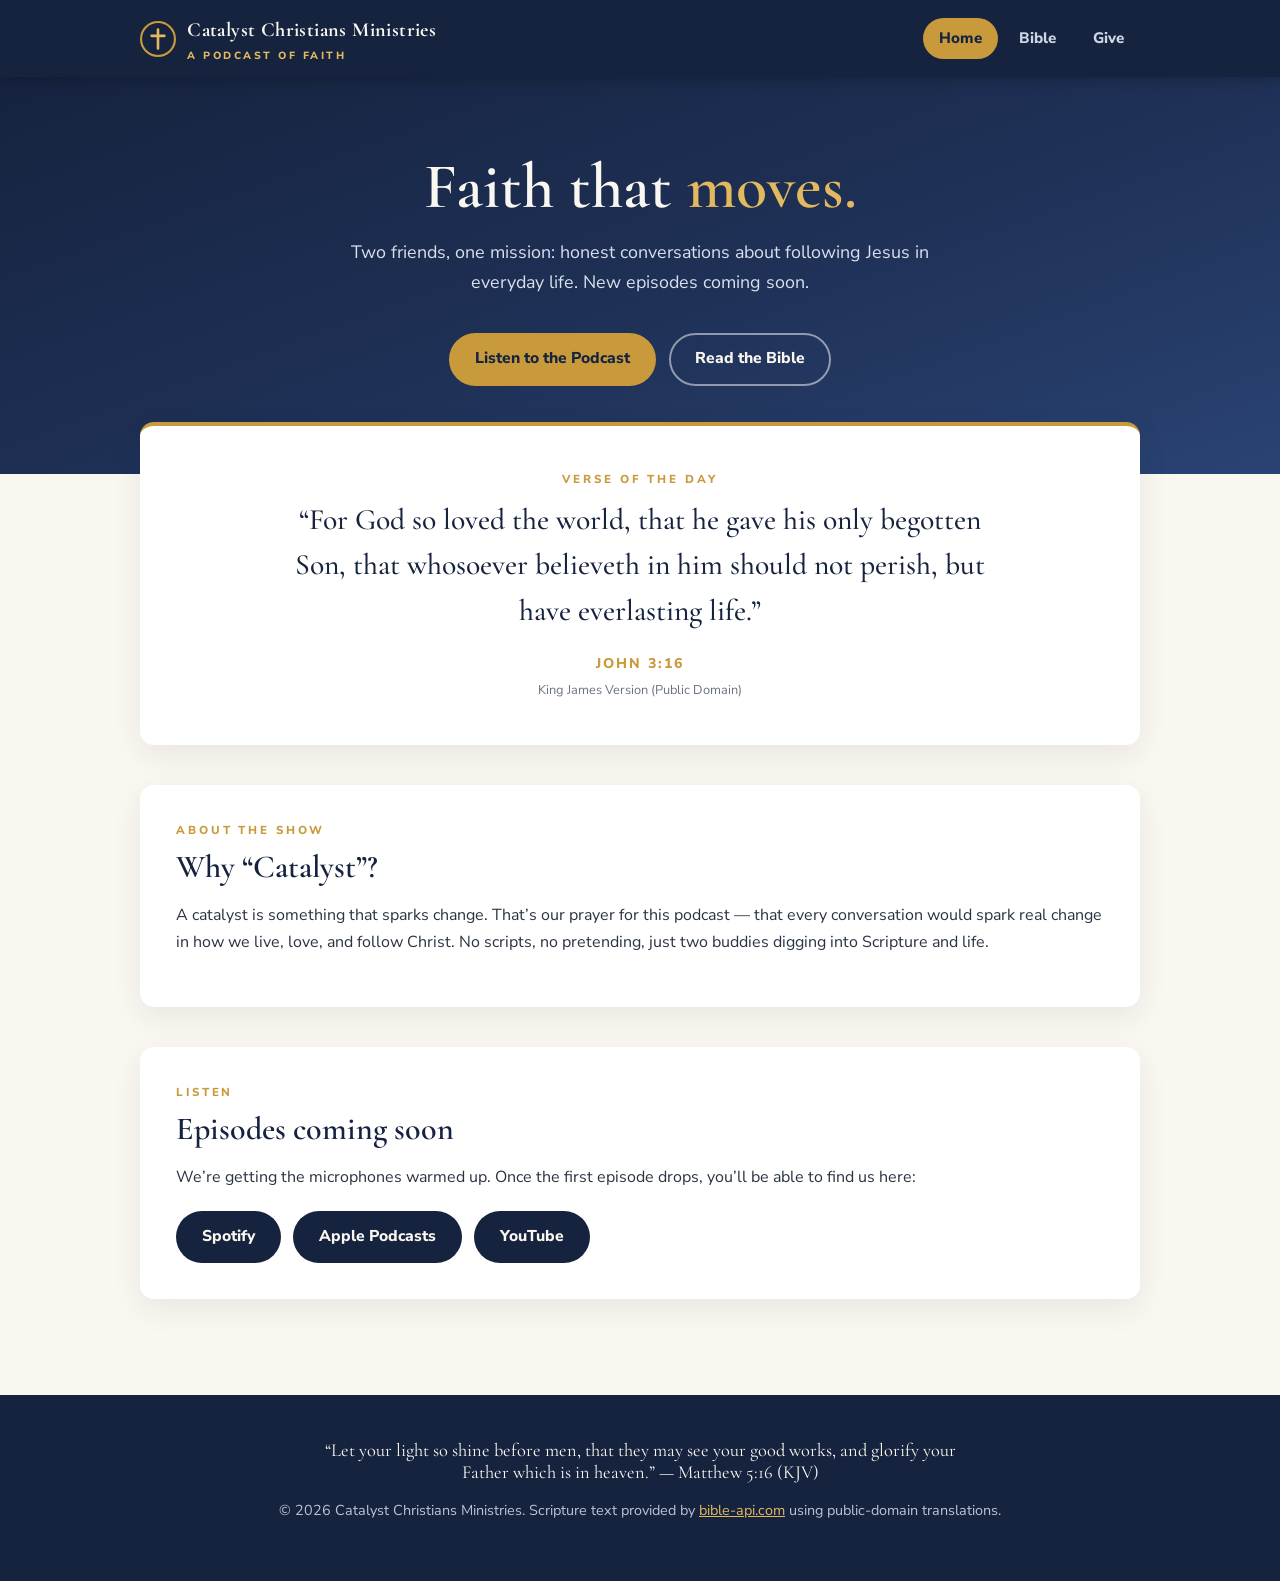
==== index.html @ 2eaf430e "Initial site: home, Bible reader, and giving pages Static HTML/CSS/JS site for the Catalyst Christia" ====
<!DOCTYPE html>
<html lang="en">
<head>
  <meta charset="UTF-8">
  <meta name="viewport" content="width=device-width, initial-scale=1.0">
  <title>Catalyst Christians Ministries — Faith That Moves</title>
  <meta name="description" content="Catalyst Christians Ministries is a podcast about real faith in real life. Listen in, read the Word, and grow with us.">
  <link rel="icon" href="data:image/svg+xml,%3Csvg xmlns='http://www.w3.org/2000/svg' viewBox='0 0 34 34'%3E%3Ccircle cx='17' cy='17' r='17' fill='%2316233f'/%3E%3Cpath d='M17 7v20M10 14h14' stroke='%23e3b95f' stroke-width='3' stroke-linecap='round'/%3E%3C/svg%3E">
  <link rel="preconnect" href="https://fonts.googleapis.com">
  <link rel="preconnect" href="https://fonts.gstatic.com" crossorigin>
  <link href="https://fonts.googleapis.com/css2?family=Cormorant+Garamond:ital,wght@0,500;0,600;0,700;1,500&family=Nunito+Sans:ital,wght@0,400;0,700;0,800;1,400&display=swap" rel="stylesheet">
  <link rel="stylesheet" href="css/style.css">
</head>
<body>

  <header class="site-header">
    <div class="header-inner">
      <a class="brand" href="index.html">
        <svg width="36" height="36" viewBox="0 0 34 34" aria-hidden="true">
          <circle cx="17" cy="17" r="16" fill="none" stroke="#c99a3c" stroke-width="2"/>
          <path d="M17 8v18M11 14h12" stroke="#e3b95f" stroke-width="2.5" stroke-linecap="round"/>
        </svg>
        <span>
          <span class="brand-name">Catalyst Christians Ministries</span>
          <span class="brand-tag">A Podcast of Faith</span>
        </span>
      </a>
      <nav class="tabs" aria-label="Main navigation">
        <a href="index.html" class="active">Home</a>
        <a href="bible.html">Bible</a>
        <a href="donate.html">Give</a>
      </nav>
    </div>
  </header>

  <section class="hero">
    <h1>Faith that <span class="gold">moves.</span></h1>
    <p>Two friends, one mission: honest conversations about following Jesus in everyday life. New episodes coming soon.</p>
    <div class="cta-row">
      <a class="btn btn-gold" href="#listen">Listen to the Podcast</a>
      <a class="btn btn-outline" href="bible.html">Read the Bible</a>
    </div>
  </section>

  <main>

    <!-- Verse of the Day (filled in automatically by js/verse.js) -->
    <section class="card verse-card" aria-live="polite">
      <p class="eyebrow">Verse of the Day</p>
      <blockquote id="verseText" class="verse-text">Loading today&rsquo;s verse&hellip;</blockquote>
      <p id="verseRef" class="verse-ref"></p>
      <p id="verseTranslation" class="verse-translation"></p>
    </section>

    <section class="section" id="about">
      <div class="card">
        <p class="eyebrow">About the Show</p>
        <h2>Why &ldquo;Catalyst&rdquo;?</h2>
        <p>A catalyst is something that sparks change. That&rsquo;s our prayer for this podcast &mdash; that every conversation would spark real change in how we live, love, and follow Christ. No scripts, no pretending, just two buddies digging into Scripture and life.</p>
        <!-- EDIT ME: replace this paragraph with your own story! -->
      </div>
    </section>

    <section class="section" id="listen">
      <div class="card">
        <p class="eyebrow">Listen</p>
        <h2>Episodes coming soon</h2>
        <p>We&rsquo;re getting the microphones warmed up. Once the first episode drops, you&rsquo;ll be able to find us here:</p>
        <div class="listen-row">
          <!-- EDIT ME: when your podcast is live, replace the # with your real show links -->
          <a class="btn btn-navy" href="#">Spotify</a>
          <a class="btn btn-navy" href="#">Apple Podcasts</a>
          <a class="btn btn-navy" href="#">YouTube</a>
        </div>
      </div>
    </section>

  </main>

  <footer class="site-footer">
    <p class="footer-verse serif">&ldquo;Let your light so shine before men, that they may see your good works, and glorify your Father which is in heaven.&rdquo; &mdash; Matthew 5:16 (KJV)</p>
    <p>&copy; <span id="year"></span> Catalyst Christians Ministries. Scripture text provided by <a href="https://bible-api.com">bible-api.com</a> using public-domain translations.</p>
  </footer>

  <script src="js/verse.js"></script>
  <script>document.getElementById('year').textContent = new Date().getFullYear();</script>
</body>
</html>
---- css/style.css ----
/* ============================================
   Catalyst Christians — site styles
   Colors: deep navy, warm gold, soft cream
   ============================================ */

:root {
  --navy: #16233f;        /* deep navy — headers, footer */
  --navy-2: #1f3157;      /* lighter navy — gradients */
  --navy-3: #2a4373;      /* lightest navy — gradient end */
  --gold: #c99a3c;        /* warm gold — accents, buttons */
  --gold-light: #e3b95f;  /* light gold — hovers, highlights */
  --cream: #faf7f0;       /* soft cream — page background */
  --white: #ffffff;
  --ink: #2a3342;         /* main text color */
  --muted: #6b7280;       /* secondary text */
  --line: #e5dfd2;        /* subtle borders */
  --radius: 14px;
  --shadow: 0 10px 30px rgba(22, 35, 63, 0.08);
}

* { box-sizing: border-box; }

html { scroll-behavior: smooth; }

body {
  margin: 0;
  font-family: 'Nunito Sans', system-ui, -apple-system, sans-serif;
  background: var(--cream);
  color: var(--ink);
  line-height: 1.65;
}

h1, h2, h3, .serif {
  font-family: 'Cormorant Garamond', Georgia, serif;
  color: var(--navy);
  line-height: 1.2;
}

h2 { font-size: 2rem; margin: 0 0 0.75rem; font-weight: 600; }

a { color: var(--gold); }

/* ---------- Header & navigation ---------- */

.site-header {
  position: sticky;
  top: 0;
  z-index: 50;
  background: var(--navy);
  box-shadow: 0 2px 14px rgba(0, 0, 0, 0.25);
}

.header-inner {
  max-width: 1040px;
  margin: 0 auto;
  padding: 0.85rem 1.25rem;
  display: flex;
  align-items: center;
  gap: 1rem;
  flex-wrap: wrap;
}

.brand {
  display: flex;
  align-items: center;
  gap: 0.7rem;
  text-decoration: none;
}

.brand svg { flex: none; }

.brand-name {
  display: block;
  font-family: 'Cormorant Garamond', Georgia, serif;
  font-size: 1.25rem;
  font-weight: 700;
  color: var(--cream);
  letter-spacing: 0.02em;
}

.brand-tag {
  display: block;
  font-size: 0.65rem;
  font-weight: 800;
  text-transform: uppercase;
  letter-spacing: 0.24em;
  color: var(--gold-light);
}

nav.tabs {
  margin-left: auto;
  display: flex;
  gap: 0.3rem;
  flex-wrap: wrap;
}

nav.tabs a {
  color: #cdd6e6;
  text-decoration: none;
  padding: 0.5rem 1rem;
  border-radius: 999px;
  font-weight: 800;
  font-size: 0.95rem;
  transition: background 0.2s, color 0.2s;
}

nav.tabs a:hover {
  color: #fff;
  background: rgba(255, 255, 255, 0.08);
}

nav.tabs a.active {
  background: var(--gold);
  color: var(--navy);
}

/* ---------- Hero ---------- */

.hero {
  background: linear-gradient(160deg, var(--navy) 0%, var(--navy-2) 55%, var(--navy-3) 100%);
  color: var(--cream);
  text-align: center;
  padding: 4.5rem 1.25rem 5.5rem;
}

.hero h1 {
  font-size: clamp(2.5rem, 6vw, 4rem);
  font-weight: 600;
  color: var(--cream);
  margin: 0 0 0.75rem;
}

.hero h1 .gold { color: var(--gold-light); }

.hero p {
  max-width: 620px;
  margin: 0 auto;
  color: #d9e0ee;
  font-size: 1.12rem;
}

.cta-row {
  margin-top: 2.25rem;
  display: flex;
  gap: 0.8rem;
  justify-content: center;
  flex-wrap: wrap;
}

/* Smaller hero used on inner pages */
.hero.hero-small { padding: 2.75rem 1.25rem 3.5rem; }
.hero.hero-small h1 { font-size: clamp(2rem, 5vw, 2.8rem); }

/* ---------- Buttons ---------- */

.btn {
  display: inline-block;
  padding: 0.7rem 1.5rem;
  border-radius: 999px;
  font-weight: 800;
  font-size: 0.98rem;
  text-decoration: none;
  border: 2px solid transparent;
  cursor: pointer;
  transition: background 0.2s, border-color 0.2s, transform 0.1s;
}

.btn:active { transform: translateY(1px); }

.btn-gold { background: var(--gold); color: var(--navy); }
.btn-gold:hover { background: var(--gold-light); }

.btn-outline { border-color: rgba(255, 255, 255, 0.5); color: var(--cream); }
.btn-outline:hover { border-color: #fff; background: rgba(255, 255, 255, 0.08); }

.btn-navy { background: var(--navy); color: var(--cream); }
.btn-navy:hover { background: var(--navy-2); }

/* ---------- Layout & cards ---------- */

main {
  max-width: 1040px;
  margin: 0 auto;
  padding: 0 1.25rem 4rem;
}

.section { margin-top: 2.5rem; }

.card {
  background: var(--white);
  border-radius: var(--radius);
  box-shadow: var(--shadow);
  padding: 2.25rem;
}

.eyebrow {
  margin: 0 0 0.5rem;
  text-transform: uppercase;
  letter-spacing: 0.25em;
  font-size: 0.72rem;
  font-weight: 800;
  color: var(--gold);
}

.listen-row {
  display: flex;
  gap: 0.75rem;
  flex-wrap: wrap;
  margin-top: 1.25rem;
}

/* ---------- Verse of the Day card ---------- */

.verse-card {
  text-align: center;
  padding: 2.75rem 2rem;
  margin-top: -3.25rem;   /* lifts the card up into the hero */
  position: relative;
  border-top: 4px solid var(--gold);
}

.verse-text {
  font-family: 'Cormorant Garamond', Georgia, serif;
  font-size: clamp(1.35rem, 3vw, 1.85rem);
  font-weight: 500;
  line-height: 1.55;
  color: var(--navy);
  margin: 0;
  max-width: 720px;
  margin-inline: auto;
}

.verse-ref {
  margin: 1.1rem 0 0;
  color: var(--gold);
  font-weight: 800;
  letter-spacing: 0.14em;
  text-transform: uppercase;
  font-size: 0.88rem;
}

.verse-translation {
  margin: 0.3rem 0 0;
  color: var(--muted);
  font-size: 0.8rem;
}

/* ---------- Bible reader ---------- */

.reader-controls {
  display: flex;
  gap: 0.6rem;
  flex-wrap: wrap;
  align-items: center;
}

.reader-controls label {
  font-weight: 800;
  font-size: 0.8rem;
  text-transform: uppercase;
  letter-spacing: 0.08em;
  color: var(--muted);
}

.reader-controls select {
  padding: 0.55rem 0.8rem;
  border-radius: 10px;
  border: 1.5px solid var(--line);
  background: var(--white);
  font: inherit;
  font-weight: 700;
  color: var(--ink);
  cursor: pointer;
}

.reader-controls select:focus,
.chapter-nav button:focus {
  outline: 2px solid var(--gold);
  outline-offset: 2px;
}

.chapter-nav {
  display: flex;
  gap: 0.5rem;
  margin-left: auto;
}

.chapter-nav button {
  padding: 0.55rem 1.1rem;
  border-radius: 999px;
  border: none;
  background: var(--navy);
  color: var(--cream);
  font: inherit;
  font-weight: 800;
  cursor: pointer;
  transition: background 0.2s;
}

.chapter-nav button:hover { background: var(--navy-2); }
.chapter-nav button:disabled { opacity: 0.4; cursor: default; }

#chapterHeading {
  margin: 1.75rem 0 0.25rem;
  font-size: 1.9rem;
}

#chapterTranslation {
  color: var(--muted);
  font-size: 0.85rem;
  margin: 0 0 1rem;
}

#chapterText {
  font-size: 1.08rem;
  line-height: 1.9;
}

#chapterText .status { color: var(--muted); font-style: italic; }
#chapterText .error { color: #a33a3a; }

.verse-num {
  color: var(--gold);
  font-weight: 800;
  font-size: 0.72em;
  vertical-align: super;
  margin-right: 0.2rem;
  user-select: none;
}

/* ---------- Donate page ---------- */

.give-grid {
  display: grid;
  grid-template-columns: repeat(auto-fit, minmax(240px, 1fr));
  gap: 1.25rem;
  margin-top: 1.5rem;
}

.give-card {
  background: var(--white);
  border-radius: var(--radius);
  box-shadow: var(--shadow);
  padding: 1.75rem;
  text-align: center;
  border-top: 4px solid var(--gold);
}

.give-card h3 { margin: 0 0 0.4rem; font-size: 1.5rem; }
.give-card p { color: var(--muted); font-size: 0.95rem; margin: 0 0 1.25rem; }

/* ---------- Footer ---------- */

.site-footer {
  background: var(--navy);
  color: #b9c3d6;
  text-align: center;
  padding: 2.75rem 1.25rem;
  margin-top: 2rem;
  font-size: 0.9rem;
}

.site-footer a { color: var(--gold-light); }

.footer-verse {
  color: var(--cream);
  font-size: 1.15rem;
  max-width: 680px;
  margin: 0 auto 1rem;
}

/* ---------- Small screens ---------- */

@media (max-width: 560px) {
  .header-inner { justify-content: center; }
  nav.tabs { margin-left: 0; }
  .card { padding: 1.5rem; }
  .chapter-nav { margin-left: 0; width: 100%; }
  .chapter-nav button { flex: 1; }
}
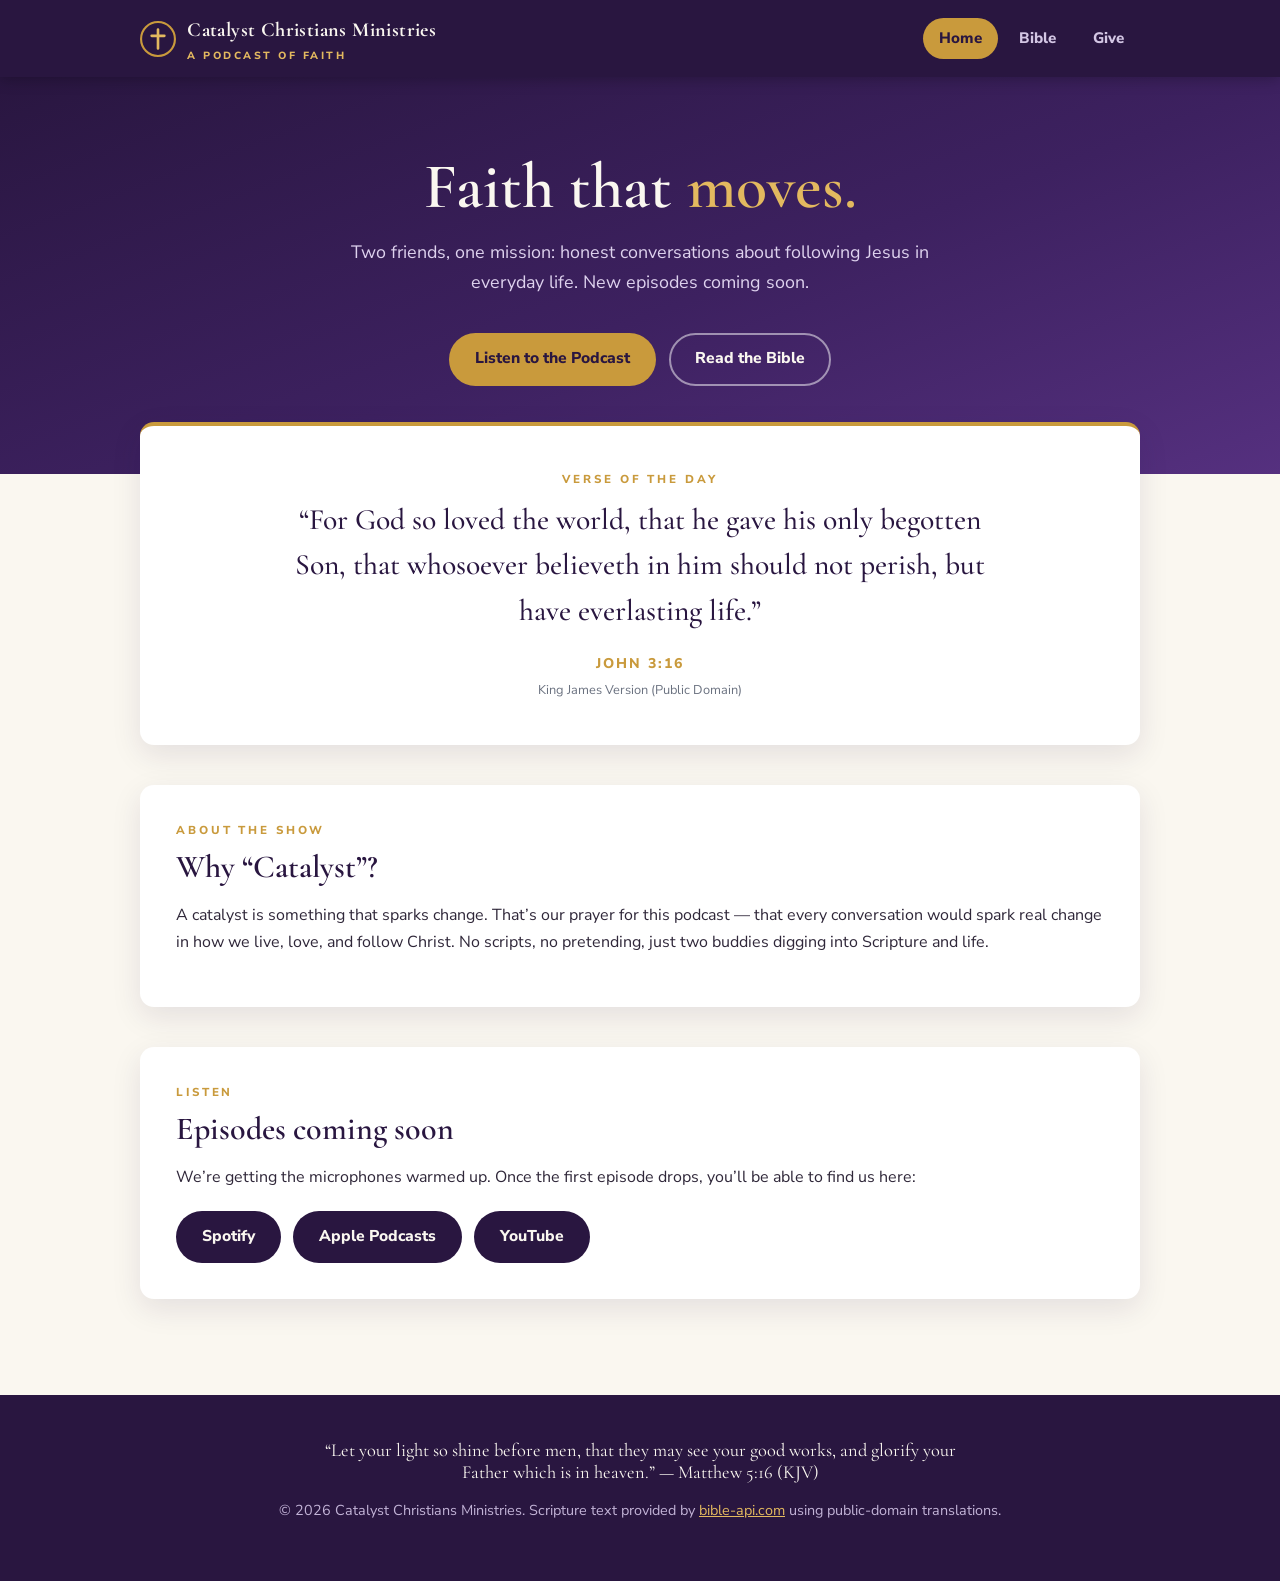
==== commit 66ab328d: "Change the site color scheme from navy to deep purple Keeps the existing gold accents. Renames the -" ====
--- a/index.html
+++ b/index.html
@@ -5,7 +5,7 @@
   <meta name="viewport" content="width=device-width, initial-scale=1.0">
   <title>Catalyst Christians Ministries — Faith That Moves</title>
   <meta name="description" content="Catalyst Christians Ministries is a podcast about real faith in real life. Listen in, read the Word, and grow with us.">
-  <link rel="icon" href="data:image/svg+xml,%3Csvg xmlns='http://www.w3.org/2000/svg' viewBox='0 0 34 34'%3E%3Ccircle cx='17' cy='17' r='17' fill='%2316233f'/%3E%3Cpath d='M17 7v20M10 14h14' stroke='%23e3b95f' stroke-width='3' stroke-linecap='round'/%3E%3C/svg%3E">
+  <link rel="icon" href="data:image/svg+xml,%3Csvg xmlns='http://www.w3.org/2000/svg' viewBox='0 0 34 34'%3E%3Ccircle cx='17' cy='17' r='17' fill='%23291640'/%3E%3Cpath d='M17 7v20M10 14h14' stroke='%23e3b95f' stroke-width='3' stroke-linecap='round'/%3E%3C/svg%3E">
   <link rel="preconnect" href="https://fonts.googleapis.com">
   <link rel="preconnect" href="https://fonts.gstatic.com" crossorigin>
   <link href="https://fonts.googleapis.com/css2?family=Cormorant+Garamond:ital,wght@0,500;0,600;0,700;1,500&family=Nunito+Sans:ital,wght@0,400;0,700;0,800;1,400&display=swap" rel="stylesheet">
@@ -68,9 +68,9 @@
         <p>We&rsquo;re getting the microphones warmed up. Once the first episode drops, you&rsquo;ll be able to find us here:</p>
         <div class="listen-row">
           <!-- EDIT ME: when your podcast is live, replace the # with your real show links -->
-          <a class="btn btn-navy" href="#">Spotify</a>
-          <a class="btn btn-navy" href="#">Apple Podcasts</a>
-          <a class="btn btn-navy" href="#">YouTube</a>
+          <a class="btn btn-purple" href="#">Spotify</a>
+          <a class="btn btn-purple" href="#">Apple Podcasts</a>
+          <a class="btn btn-purple" href="#">YouTube</a>
         </div>
       </div>
     </section>
--- a/css/style.css
+++ b/css/style.css
@@ -1,21 +1,24 @@
 /* ============================================
    Catalyst Christians — site styles
-   Colors: deep navy, warm gold, soft cream
+   Colors: deep purple, warm gold, soft cream
+
+   To change the whole site's colors, edit the
+   values below — they're used everywhere else.
    ============================================ */
 
 :root {
-  --navy: #16233f;        /* deep navy — headers, footer */
-  --navy-2: #1f3157;      /* lighter navy — gradients */
-  --navy-3: #2a4373;      /* lightest navy — gradient end */
+  --purple: #291640;      /* deep purple — headers, footer */
+  --purple-2: #3d2160;    /* mid purple — gradients */
+  --purple-3: #55307f;    /* lighter purple — gradient end */
   --gold: #c99a3c;        /* warm gold — accents, buttons */
   --gold-light: #e3b95f;  /* light gold — hovers, highlights */
   --cream: #faf7f0;       /* soft cream — page background */
   --white: #ffffff;
-  --ink: #2a3342;         /* main text color */
+  --ink: #2f2739;         /* main text color */
   --muted: #6b7280;       /* secondary text */
   --line: #e5dfd2;        /* subtle borders */
   --radius: 14px;
-  --shadow: 0 10px 30px rgba(22, 35, 63, 0.08);
+  --shadow: 0 10px 30px rgba(41, 22, 64, 0.10);
 }
 
 * { box-sizing: border-box; }
@@ -32,7 +35,7 @@
 
 h1, h2, h3, .serif {
   font-family: 'Cormorant Garamond', Georgia, serif;
-  color: var(--navy);
+  color: var(--purple);
   line-height: 1.2;
 }
 
@@ -46,7 +49,7 @@
   position: sticky;
   top: 0;
   z-index: 50;
-  background: var(--navy);
+  background: var(--purple);
   box-shadow: 0 2px 14px rgba(0, 0, 0, 0.25);
 }
 
@@ -95,7 +98,7 @@
 }
 
 nav.tabs a {
-  color: #cdd6e6;
+  color: #d3c6e4;
   text-decoration: none;
   padding: 0.5rem 1rem;
   border-radius: 999px;
@@ -111,13 +114,13 @@
 
 nav.tabs a.active {
   background: var(--gold);
-  color: var(--navy);
+  color: var(--purple);
 }
 
 /* ---------- Hero ---------- */
 
 .hero {
-  background: linear-gradient(160deg, var(--navy) 0%, var(--navy-2) 55%, var(--navy-3) 100%);
+  background: linear-gradient(160deg, var(--purple) 0%, var(--purple-2) 55%, var(--purple-3) 100%);
   color: var(--cream);
   text-align: center;
   padding: 4.5rem 1.25rem 5.5rem;
@@ -135,7 +138,7 @@
 .hero p {
   max-width: 620px;
   margin: 0 auto;
-  color: #d9e0ee;
+  color: #ded2ee;
   font-size: 1.12rem;
 }
 
@@ -167,14 +170,14 @@
 
 .btn:active { transform: translateY(1px); }
 
-.btn-gold { background: var(--gold); color: var(--navy); }
+.btn-gold { background: var(--gold); color: var(--purple); }
 .btn-gold:hover { background: var(--gold-light); }
 
 .btn-outline { border-color: rgba(255, 255, 255, 0.5); color: var(--cream); }
 .btn-outline:hover { border-color: #fff; background: rgba(255, 255, 255, 0.08); }
 
-.btn-navy { background: var(--navy); color: var(--cream); }
-.btn-navy:hover { background: var(--navy-2); }
+.btn-purple { background: var(--purple); color: var(--cream); }
+.btn-purple:hover { background: var(--purple-2); }
 
 /* ---------- Layout & cards ---------- */
 
@@ -224,7 +227,7 @@
   font-size: clamp(1.35rem, 3vw, 1.85rem);
   font-weight: 500;
   line-height: 1.55;
-  color: var(--navy);
+  color: var(--purple);
   margin: 0;
   max-width: 720px;
   margin-inline: auto;
@@ -289,7 +292,7 @@
   padding: 0.55rem 1.1rem;
   border-radius: 999px;
   border: none;
-  background: var(--navy);
+  background: var(--purple);
   color: var(--cream);
   font: inherit;
   font-weight: 800;
@@ -297,7 +300,7 @@
   transition: background 0.2s;
 }
 
-.chapter-nav button:hover { background: var(--navy-2); }
+.chapter-nav button:hover { background: var(--purple-2); }
 .chapter-nav button:disabled { opacity: 0.4; cursor: default; }
 
 #chapterHeading {
@@ -352,8 +355,8 @@
 /* ---------- Footer ---------- */
 
 .site-footer {
-  background: var(--navy);
-  color: #b9c3d6;
+  background: var(--purple);
+  color: #c2b3d6;
   text-align: center;
   padding: 2.75rem 1.25rem;
   margin-top: 2rem;
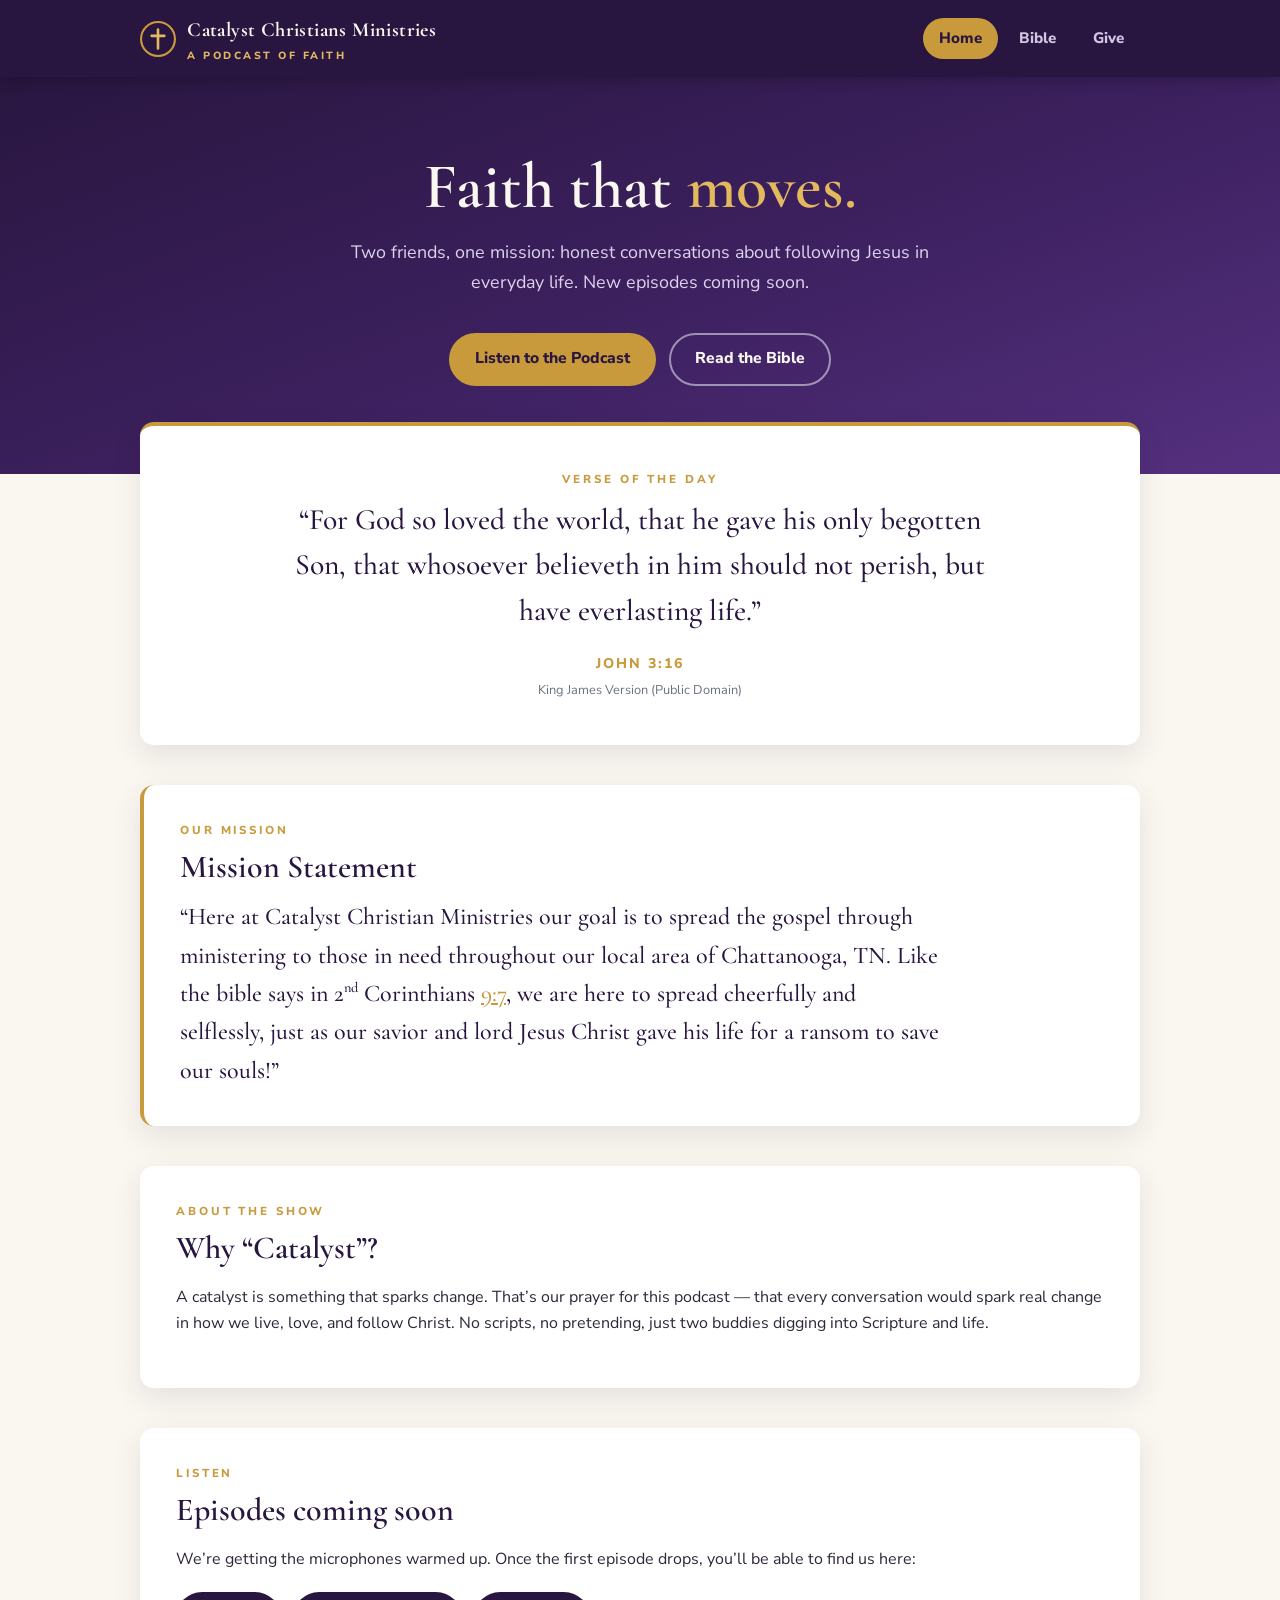
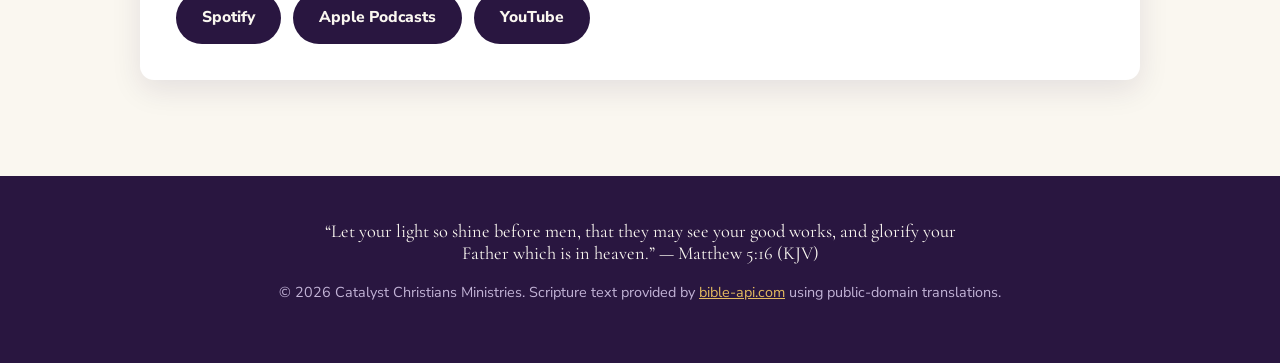
==== commit 0d67a228: "Add the ministry mission statement to the home page New mission card sits between the Verse of the D" ====
--- a/index.html
+++ b/index.html
@@ -52,6 +52,15 @@
       <p id="verseTranslation" class="verse-translation"></p>
     </section>
 
+    <section class="section" id="mission">
+      <div class="card mission-card">
+        <p class="eyebrow">Our Mission</p>
+        <h2>Mission Statement</h2>
+        <!-- EDIT ME: this is your mission statement — change the wording any time -->
+        <blockquote class="mission-text">&ldquo;Here at Catalyst Christian Ministries our goal is to spread the gospel through ministering to those in need throughout our local area of Chattanooga, TN. Like the bible says in 2<sup>nd</sup> Corinthians <a href="bible.html">9:7</a>, we are here to spread cheerfully and selflessly, just as our savior and lord Jesus Christ gave his life for a ransom to save our souls!&rdquo;</blockquote>
+      </div>
+    </section>
+
     <section class="section" id="about">
       <div class="card">
         <p class="eyebrow">About the Show</p>
@@ -66,8 +75,21 @@
         <p class="eyebrow">Listen</p>
         <h2>Episodes coming soon</h2>
         <p>We&rsquo;re getting the microphones warmed up. Once the first episode drops, you&rsquo;ll be able to find us here:</p>
+        <!-- ============================================================
+             STEP 7 OF PODCAST-SETUP.md — PASTE THE SPOTIFY PLAYER HERE
+
+             In your Spotify for Creators dashboard, find the embed player
+             for the SHOW (not a single episode) and copy the code. It looks
+             like <iframe src="https://open.spotify.com/embed/show/..."></iframe>
+
+             Paste it directly below this comment, then delete the three
+             placeholder buttons underneath. New episodes will then appear
+             on this page automatically, forever — you never edit this file
+             for episodes again.
+             ============================================================ -->
+
         <div class="listen-row">
-          <!-- EDIT ME: when your podcast is live, replace the # with your real show links -->
+          <!-- EDIT ME: replace each # with your real show link once you're live -->
           <a class="btn btn-purple" href="#">Spotify</a>
           <a class="btn btn-purple" href="#">Apple Podcasts</a>
           <a class="btn btn-purple" href="#">YouTube</a>
--- a/css/style.css
+++ b/css/style.css
@@ -212,6 +212,22 @@
   margin-top: 1.25rem;
 }
 
+/* ---------- Mission statement ---------- */
+
+.mission-card { border-left: 4px solid var(--gold); }
+
+.mission-text {
+  font-family: 'Cormorant Garamond', Georgia, serif;
+  font-size: clamp(1.15rem, 2.4vw, 1.5rem);
+  font-weight: 500;
+  line-height: 1.6;
+  color: var(--purple);
+  margin: 0.75rem 0 0;
+  max-width: 760px;
+}
+
+.mission-text sup { font-size: 0.6em; }
+
 /* ---------- Verse of the Day card ---------- */
 
 .verse-card {
